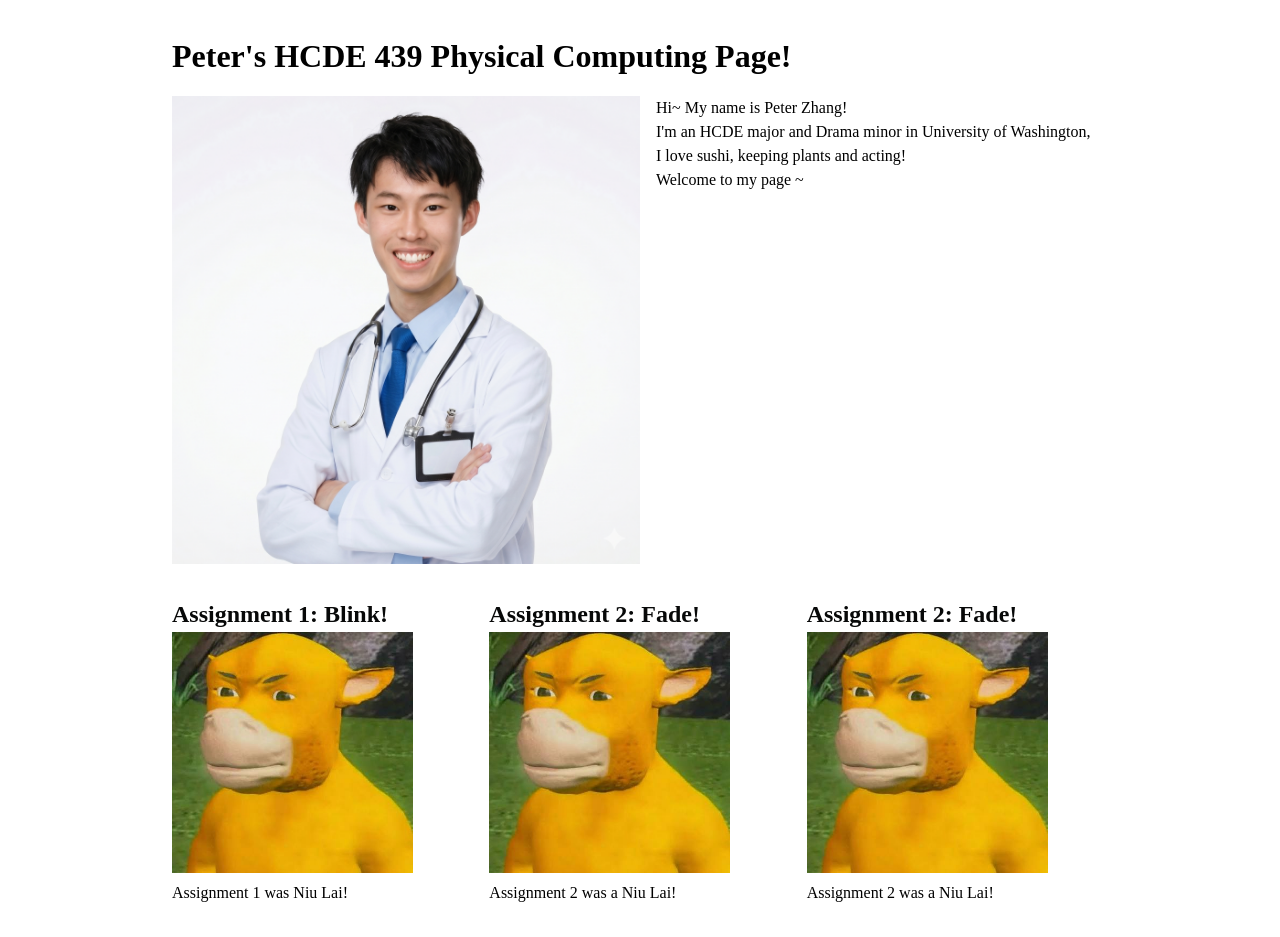
==== docs/index.html @ b8e3e9c8 "change the style of the website" ====
<!DOCTYPE html>
<html>
  <head>
    <meta charset="utf-8" />
    <meta name="viewport" content="width=device-width, maximum-scale=1.0" />

    <title>Peter's HCDE 439 Physical Computing Page!</title>

    <link href="style.css" rel="stylesheet" />
  </head>
  <body>
    <h1>Peter's HCDE 439 Physical Computing Page!</h1>

    <div class="header">
      <img src="Peter的图.jpg" />
      <p>
        Hi~ My name is Peter Zhang! 
        <br /> I'm an HCDE major and Drama minor in University of Washington, 
        <br /> I love sushi, keeping plants and acting!
        <br /> Welcome to my page ~
      </p>
    </div>

    <div class="grid">
      <div class="assignment">
        <a href="a1.html">
          <h2>Assignment 1: Blink!</h2>
          <img src="牛来.jpg" />
        </a>
        <p>Assignment 1 was Niu Lai!</p>
      </div>

      <div class="assignment">
        <a href="a2.html">
          <h2>Assignment 2: Fade!</h2>
          <img src="牛来.jpg" />
        </a>
        <p>Assignment 2 was a Niu Lai!</p>
      </div>

      <div class="assignment">
        <a href="a2.html">
          <h2>Assignment 2: Fade!</h2>
          <img src="牛来.jpg" />
        </a>
        <p>Assignment 2 was a Niu Lai!</p>
      </div>
    </div>
  </body>
</html>
---- docs/style.css ----
@import url("https://fonts.googleapis.com/css2?family=Inter:wght@100;200;300;400;500;600;700;800;900&display=swap");

*,
*::before,
*::after {
  box-sizing: border-box;
}

* {
  margin: 0;
}

img,
picture,
video,
canvas,
svg {
  display: block;
  max-width: 80%;
}

body {
  font-family: "Apple Braille", serif;
  line-height: 1.5;
  -webkit-font-smoothing: antialiased;
  max-width: 1000px;
  padding: 2em;
  margin: auto;
}

h1 {
  font-weight: 800;
}

h2 {
  font-weight: 700;
}

.header {
  display: flex;
  gap: 1em;
  margin-top: 1em;
}

.header img {
  width: 50%;
  object-fit: cover;
}

.grid {
  display: grid;
  grid-template-columns: repeat(auto-fit, minmax(250px, 1fr));
  gap: 1em;
  margin-top: 2em;
}

.assignment a {
  color: #070808;
  text-decoration: none;
}

.assignment a:hover {
  color: #00c4e2;
}

.assignment img {
  aspect-ratio: 1;
  object-fit: cover;
}

.assignment p {
  margin-top: 0.5em;
}
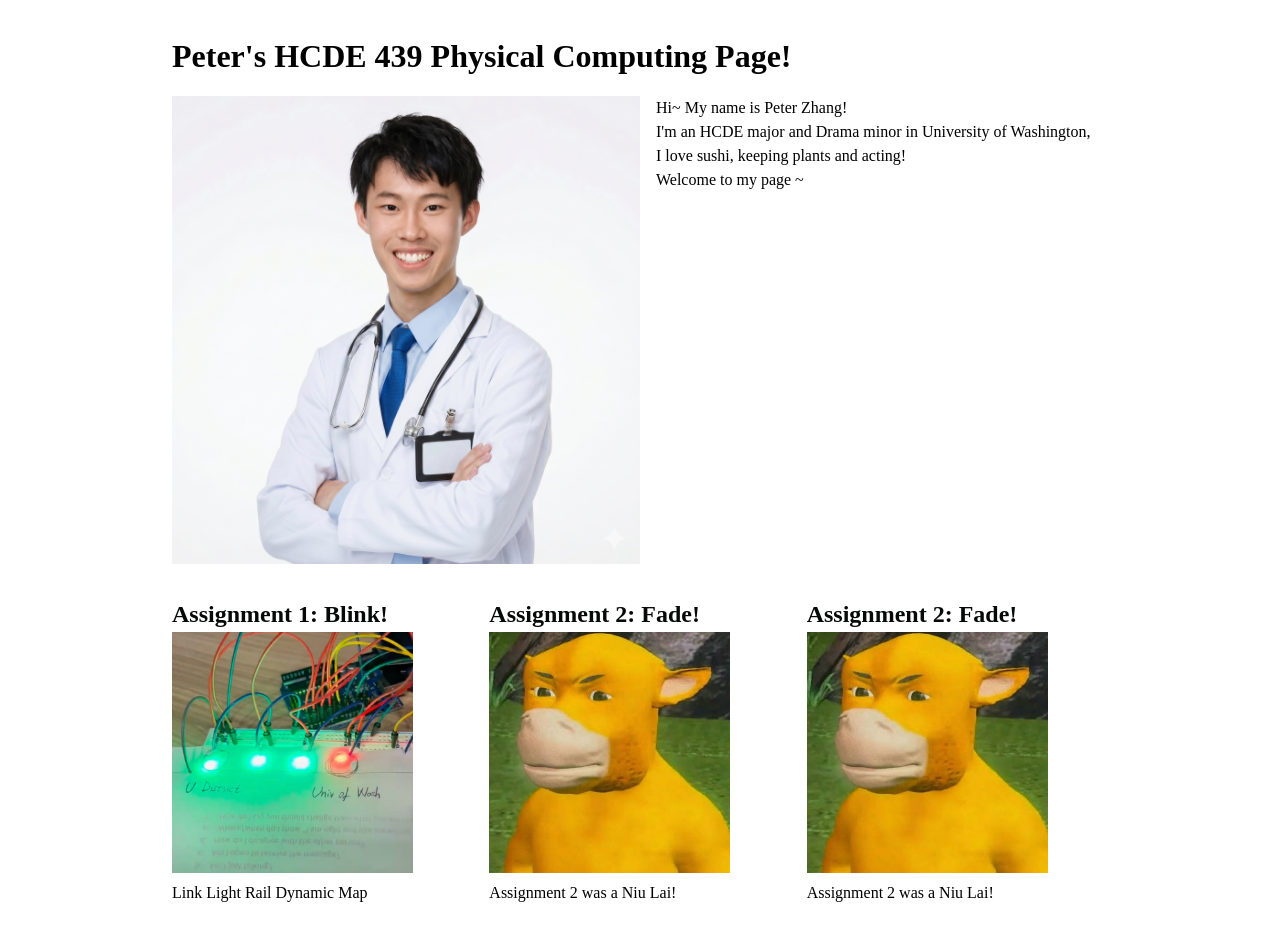
==== commit 59db6fc7: "up date A1" ====
--- a/docs/index.html
+++ b/docs/index.html
@@ -25,9 +25,9 @@
       <div class="assignment">
         <a href="a1.html">
           <h2>Assignment 1: Blink!</h2>
-          <img src="牛来.jpg" />
+          <img src="A1 Blink pic.jpg" />
         </a>
-        <p>Assignment 1 was Niu Lai!</p>
+        <p>Link Light Rail Dynamic Map</p>
       </div>
 
       <div class="assignment">
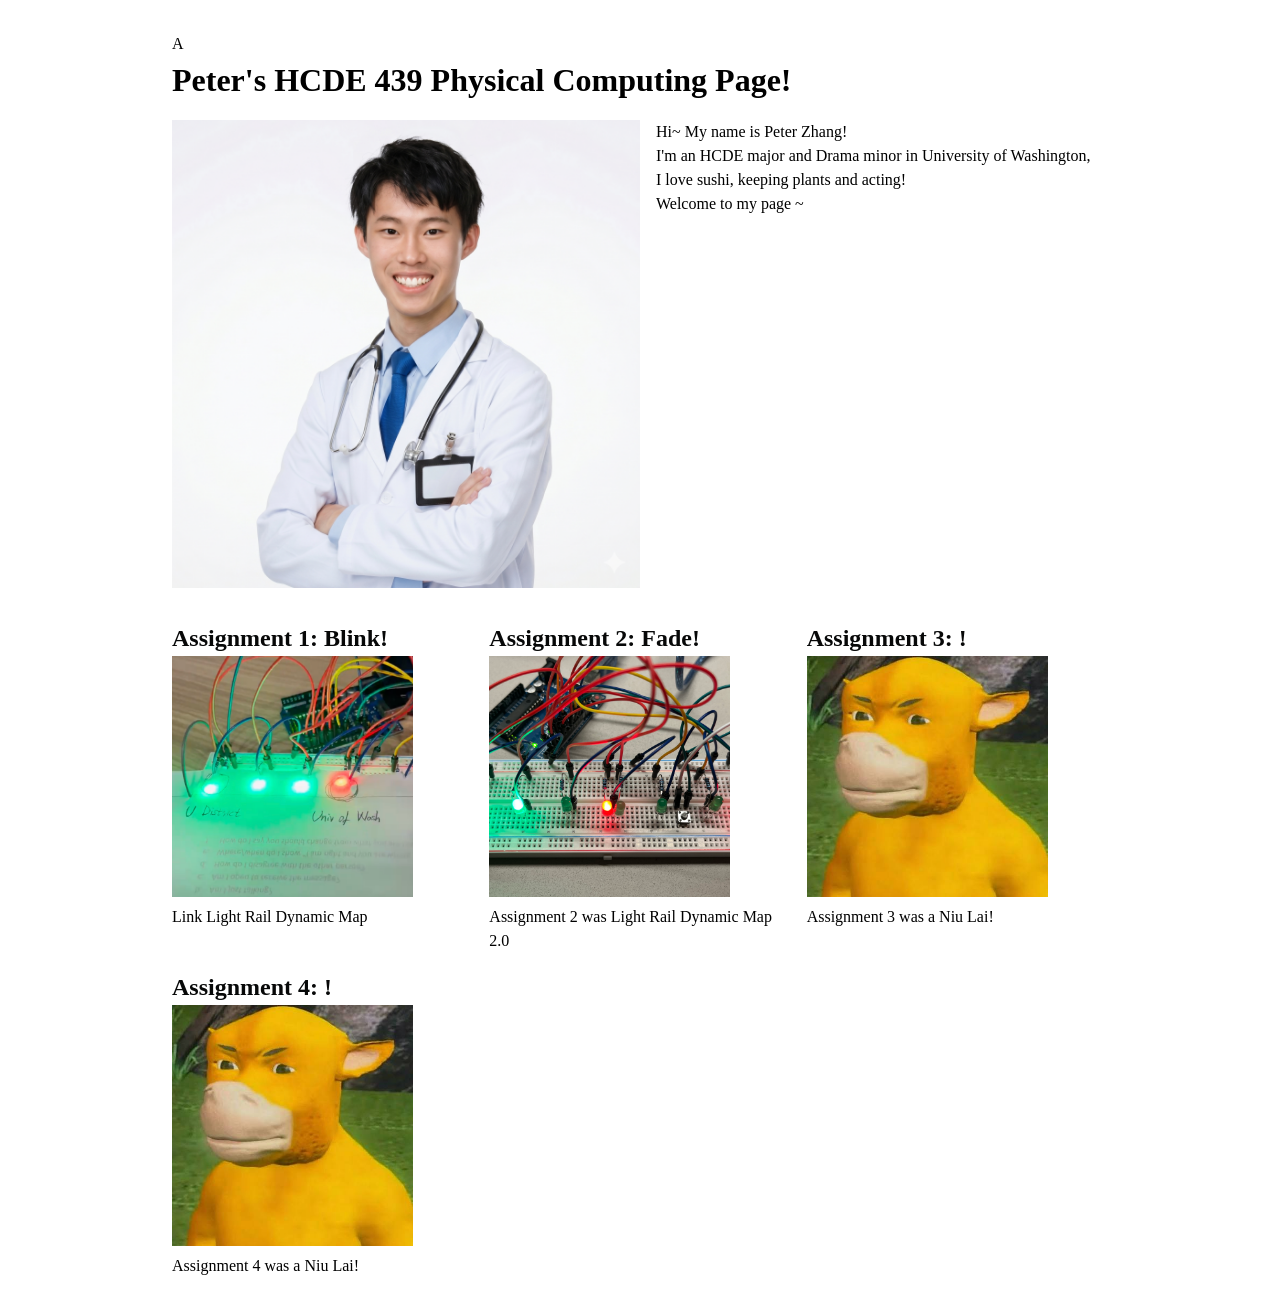
==== commit 8f457254: "A2 hw A2" ====
--- a/docs/index.html
+++ b/docs/index.html
@@ -1,5 +1,5 @@
 <!DOCTYPE html>
-<html>
+A<html>
   <head>
     <meta charset="utf-8" />
     <meta name="viewport" content="width=device-width, maximum-scale=1.0" />
@@ -33,17 +33,25 @@
       <div class="assignment">
         <a href="a2.html">
           <h2>Assignment 2: Fade!</h2>
-          <img src="牛来.jpg" />
+          <img src="A2 插线图.jpg" />
         </a>
-        <p>Assignment 2 was a Niu Lai!</p>
+        <p>Assignment 2 was Light Rail Dynamic Map 2.0</p>
       </div>
 
       <div class="assignment">
         <a href="a2.html">
-          <h2>Assignment 2: Fade!</h2>
+          <h2>Assignment 3: !</h2>
           <img src="牛来.jpg" />
         </a>
-        <p>Assignment 2 was a Niu Lai!</p>
+        <p>Assignment 3 was a Niu Lai!</p>
+      </div>
+
+      <div class="assignment">
+        <a href="a2.html">
+          <h2>Assignment 4: !</h2>
+          <img src="牛来.jpg" />
+        </a>
+        <p>Assignment 4 was a Niu Lai!</p>
       </div>
     </div>
   </body>
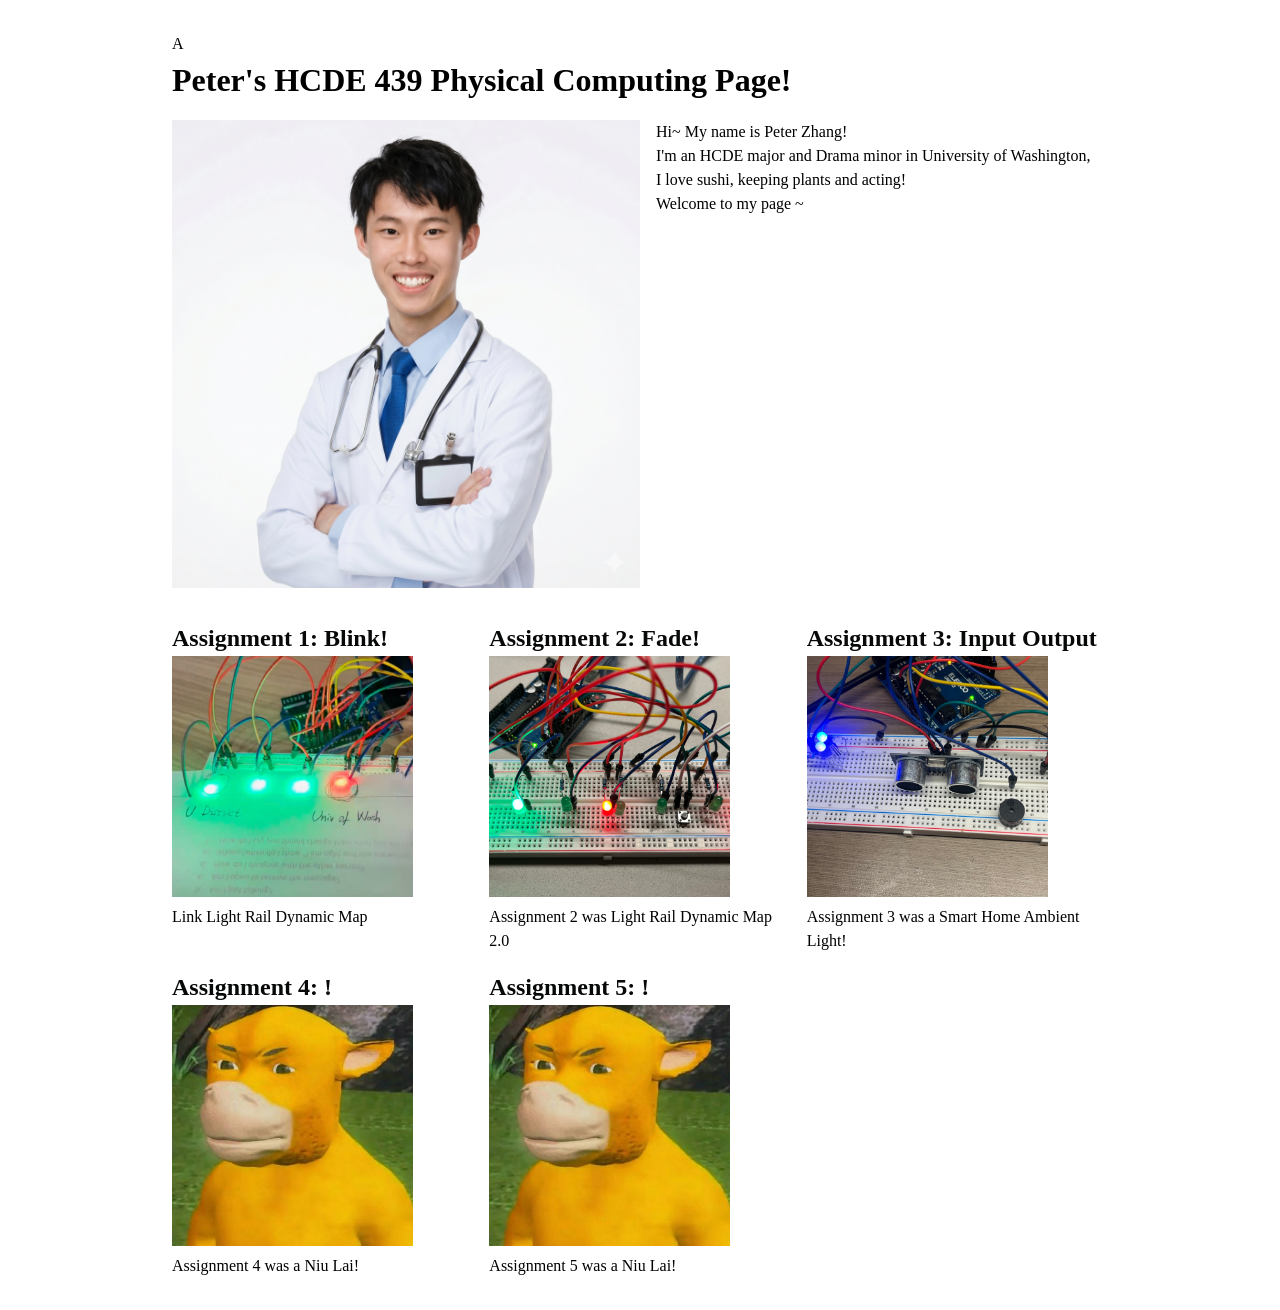
==== commit 8116434d: "A3 Homework Update! A3 Homework Update!" ====
--- a/docs/index.html
+++ b/docs/index.html
@@ -39,11 +39,11 @@
       </div>
 
       <div class="assignment">
-        <a href="a2.html">
-          <h2>Assignment 3: !</h2>
-          <img src="牛来.jpg" />
+        <a href="a3_Input Output.html">
+          <h2>Assignment 3: Input Output</h2>
+          <img src="A3 插线图.jpg" />
         </a>
-        <p>Assignment 3 was a Niu Lai!</p>
+        <p>Assignment 3 was a Smart Home Ambient Light!</p>
       </div>
 
       <div class="assignment">
@@ -53,6 +53,14 @@
         </a>
         <p>Assignment 4 was a Niu Lai!</p>
       </div>
+
+      <div class="assignment">
+        <a href="a2.html">
+          <h2>Assignment 5: !</h2>
+          <img src="牛来.jpg" />
+        </a>
+        <p>Assignment 5 was a Niu Lai!</p>
+      </div>
     </div>
   </body>
 </html>
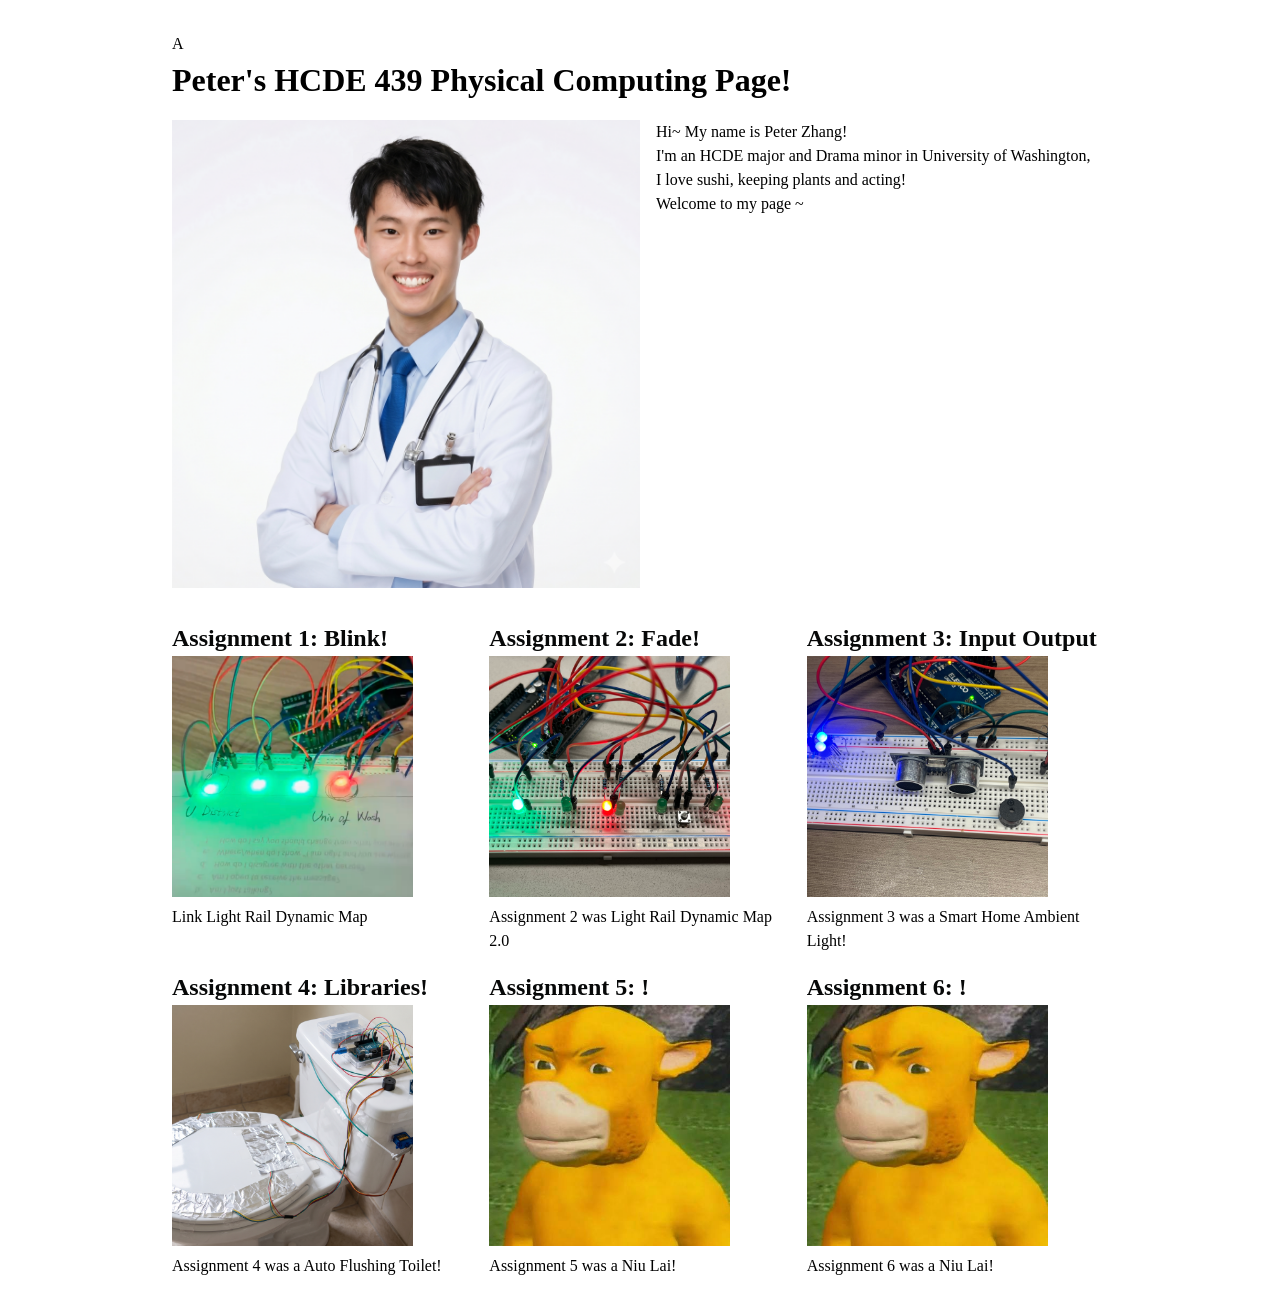
==== commit 75e4aeb0: "A4 (not done yet) 更改了主页面，以及A4 页面内容，缺少电路图，以及作业模型图等图片" ====
--- a/docs/index.html
+++ b/docs/index.html
@@ -47,11 +47,11 @@
       </div>
 
       <div class="assignment">
-        <a href="a2.html">
-          <h2>Assignment 4: !</h2>
-          <img src="牛来.jpg" />
+        <a href="a4.html">
+          <h2>Assignment 4: Libraries!</h2>
+          <img src="A4自动冲水马桶封面.jpg" />
         </a>
-        <p>Assignment 4 was a Niu Lai!</p>
+        <p>Assignment 4 was a Auto Flushing Toilet!</p>
       </div>
 
       <div class="assignment">
@@ -61,6 +61,14 @@
         </a>
         <p>Assignment 5 was a Niu Lai!</p>
       </div>
+
+      <div class="assignment">
+        <a href="a2.html">
+          <h2>Assignment 6: !</h2>
+          <img src="牛来.jpg" />
+        </a>
+        <p>Assignment 6 was a Niu Lai!</p>
+      </div>
     </div>
   </body>
 </html>
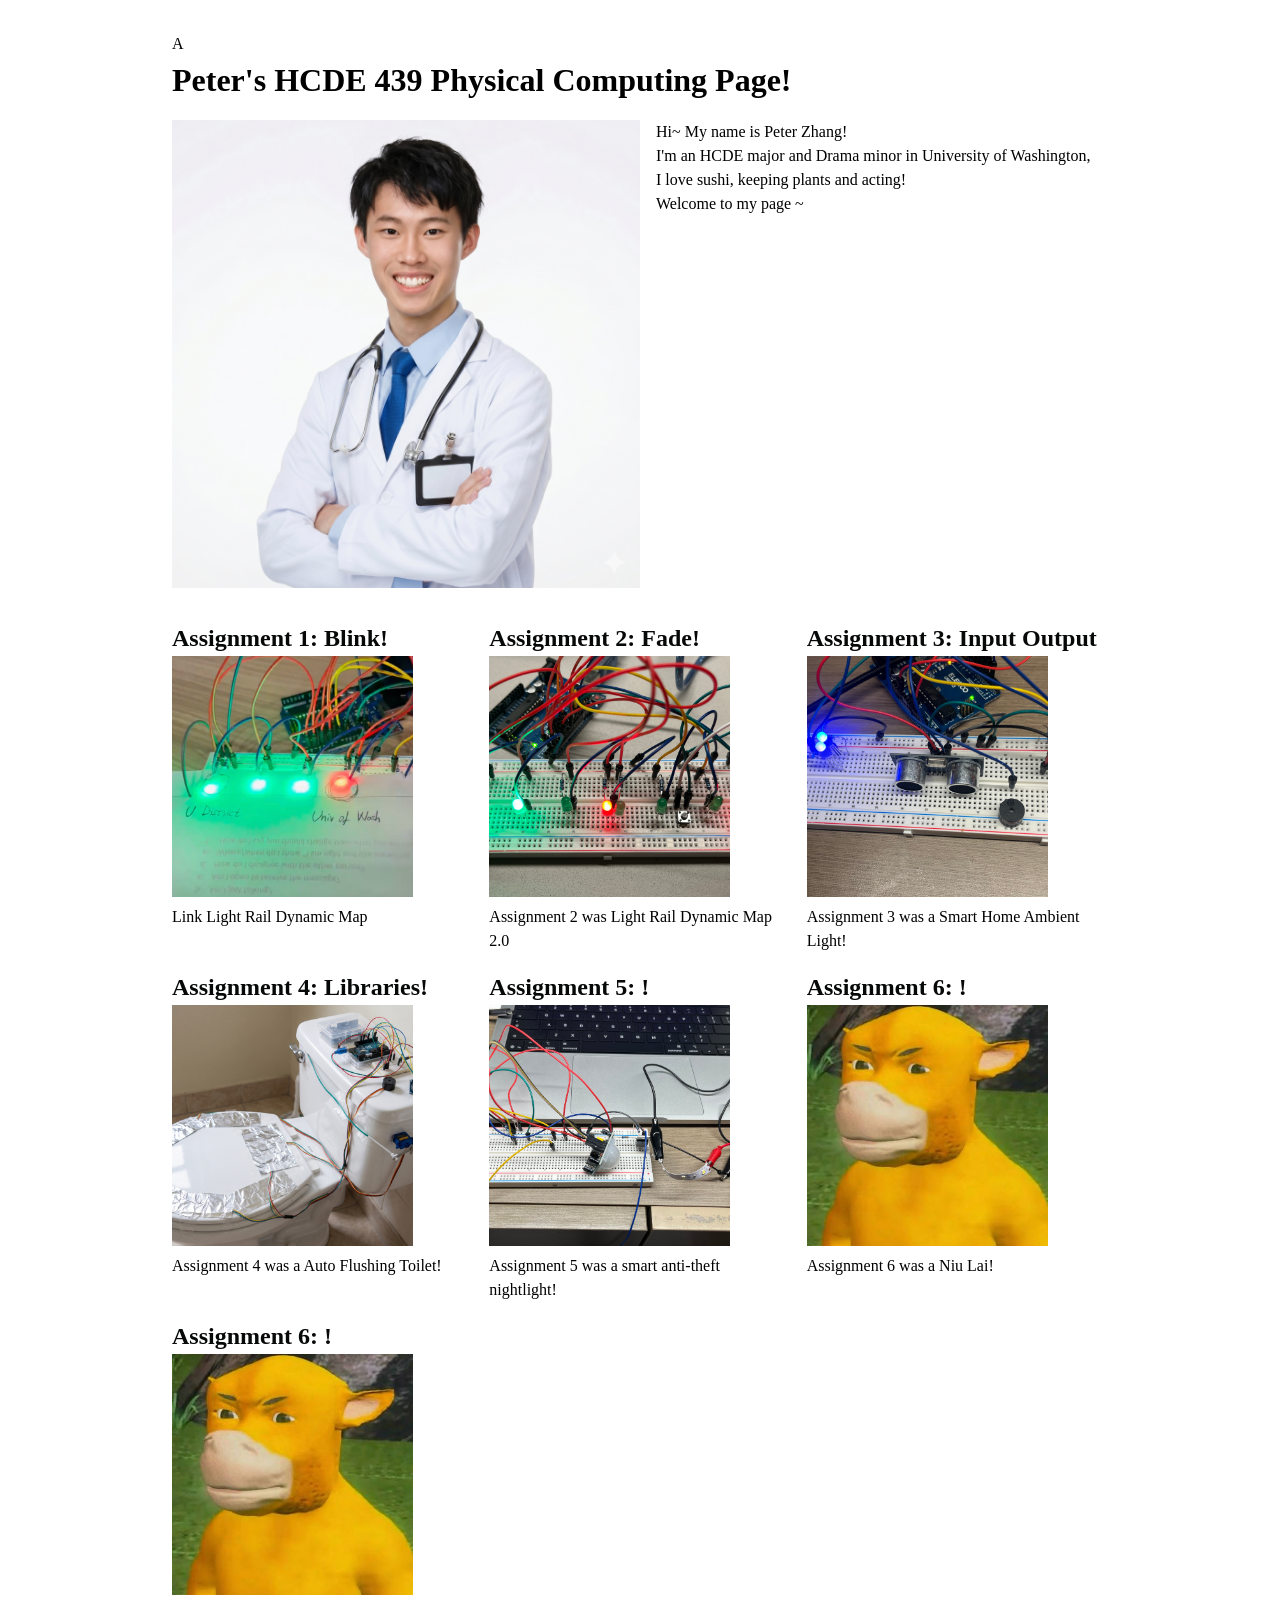
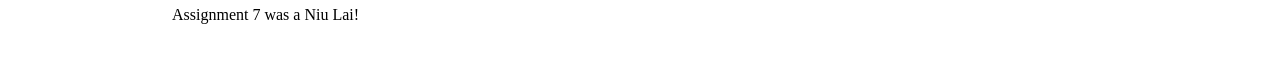
==== commit fc19858a: "A5 HW" ====
--- a/docs/index.html
+++ b/docs/index.html
@@ -55,11 +55,11 @@
       </div>
 
       <div class="assignment">
-        <a href="a2.html">
+        <a href="a5.html">
           <h2>Assignment 5: !</h2>
-          <img src="牛来.jpg" />
+          <img src="A5 电气图.jpg" />
         </a>
-        <p>Assignment 5 was a Niu Lai!</p>
+        <p>Assignment 5 was a smart anti-theft nightlight!</p>
       </div>
 
       <div class="assignment">
@@ -69,6 +69,14 @@
         </a>
         <p>Assignment 6 was a Niu Lai!</p>
       </div>
+
+      <div class="assignment">
+        <a href="a2.html">
+          <h2>Assignment 6: !</h2>
+          <img src="牛来.jpg" />
+        </a>
+        <p>Assignment 7 was a Niu Lai!</p>
+      </div>
     </div>
   </body>
 </html>
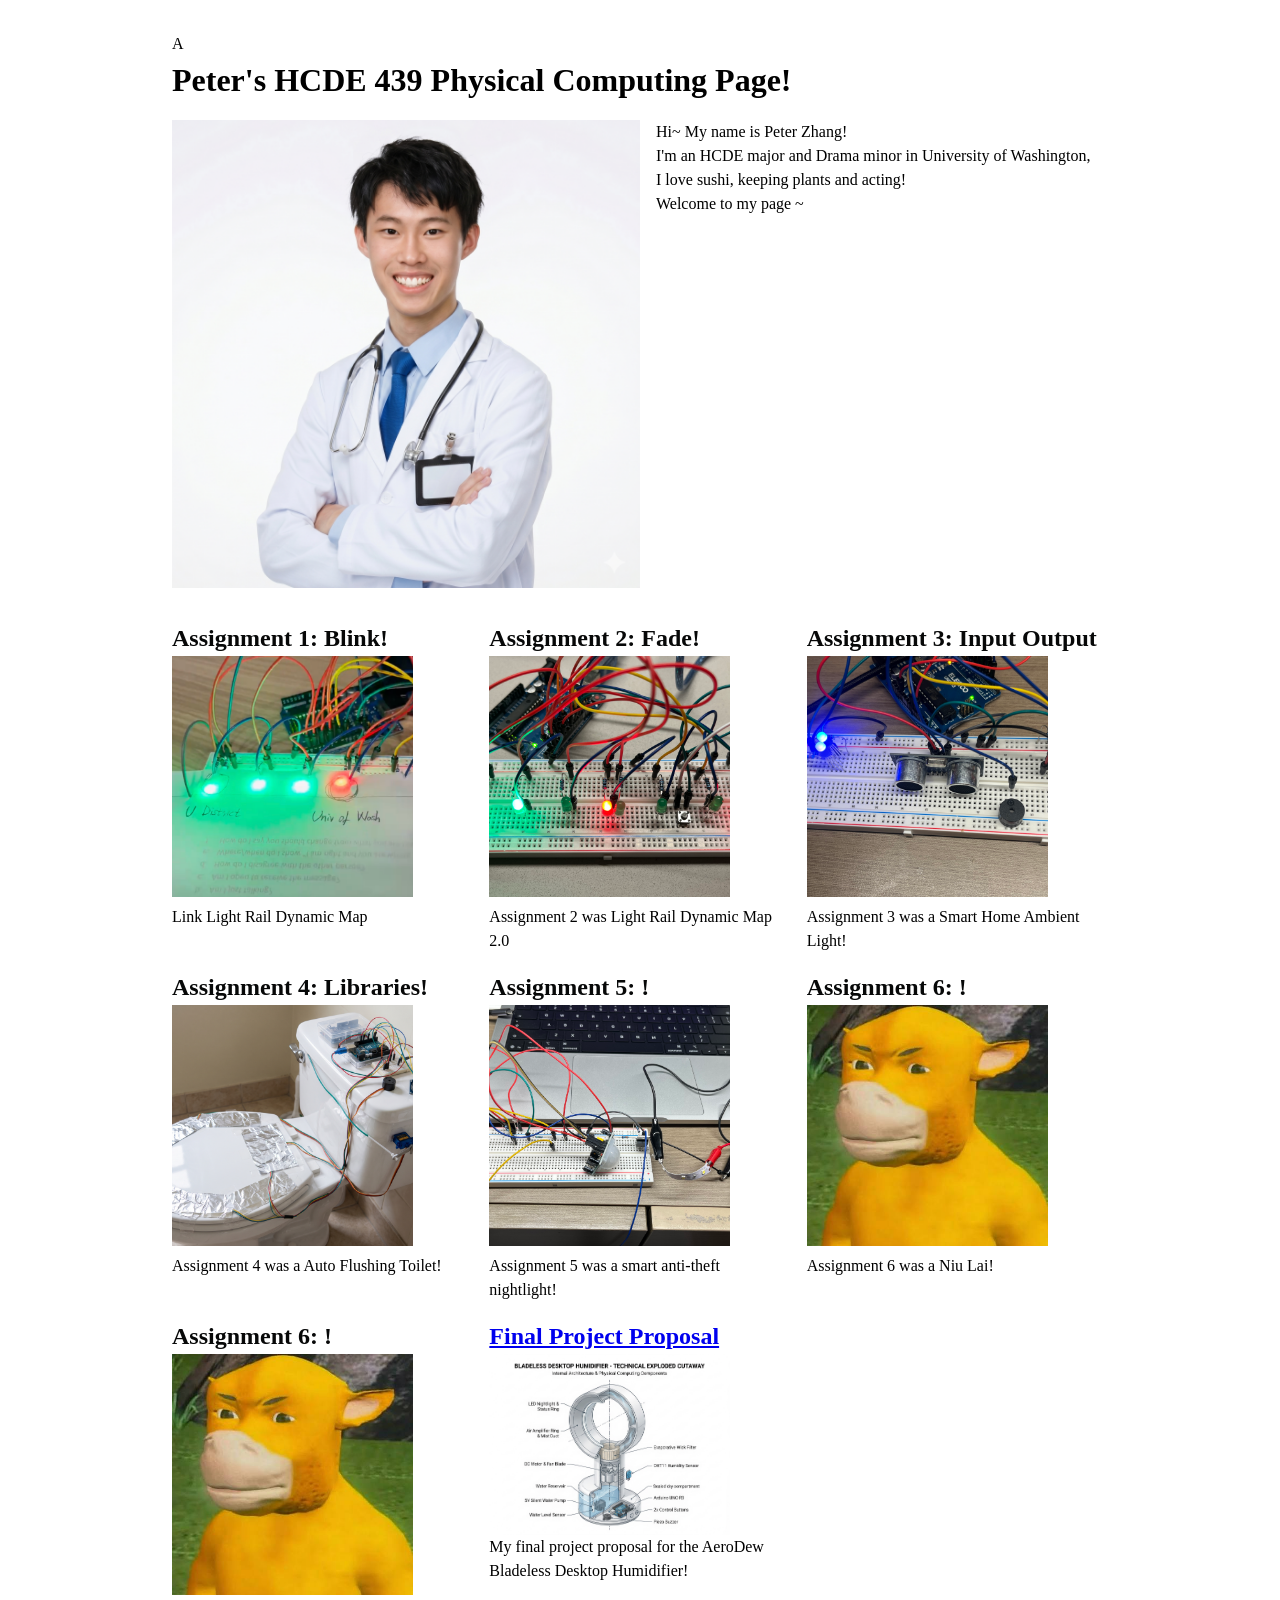
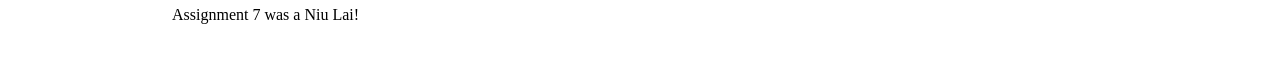
==== commit 8733b32d: "Update index.html" ====
--- a/docs/index.html
+++ b/docs/index.html
@@ -77,6 +77,19 @@
         </a>
         <p>Assignment 7 was a Niu Lai!</p>
       </div>
+
+      <div class="Final Project Proposal">
+        <a href="final_proposal.html">
+          <h2>Final Project Proposal</h2>
+          <img src="aerodew_cutaway.jpg" />
+        </a>
+        <p>My final project proposal for the AeroDew Bladeless Desktop Humidifier!</p>
+      </div>
     </div>
   </body>
 </html>
+
+      </div>
+    </div>
+  </body>
+</html>
